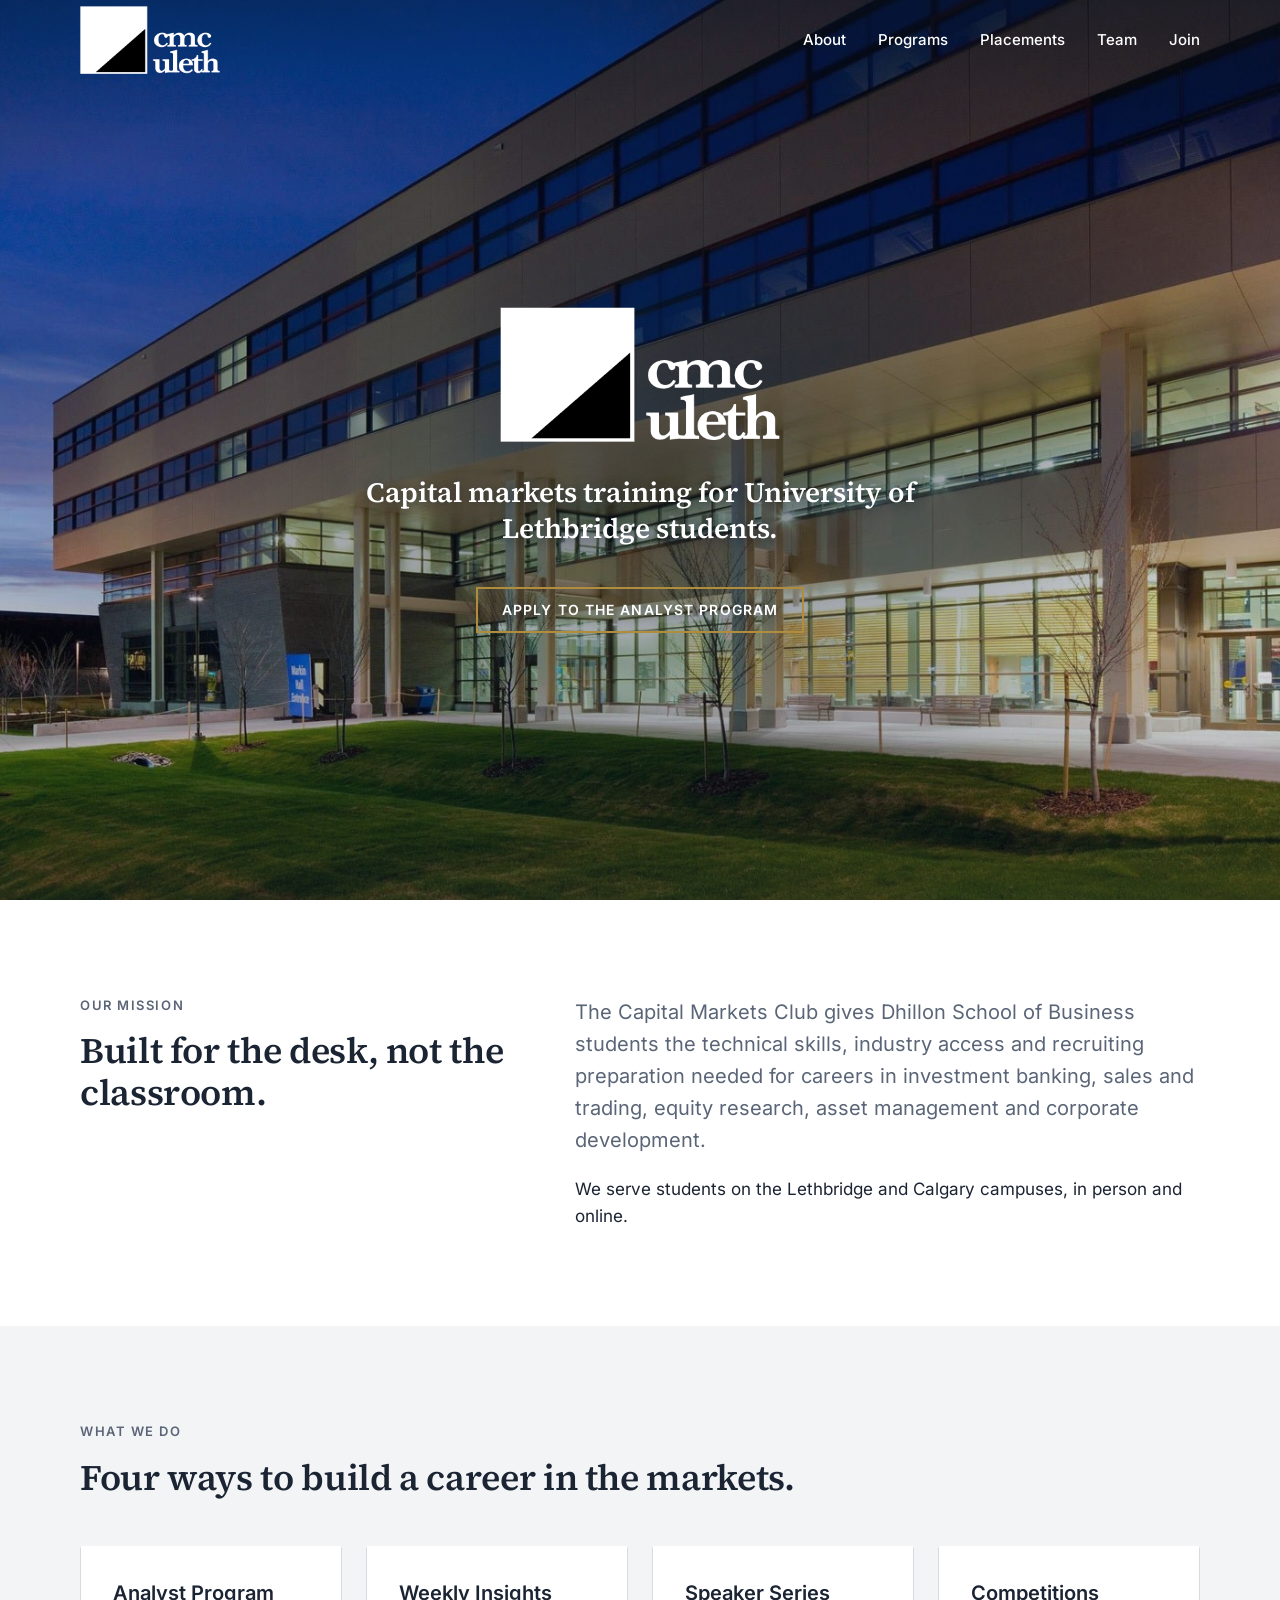
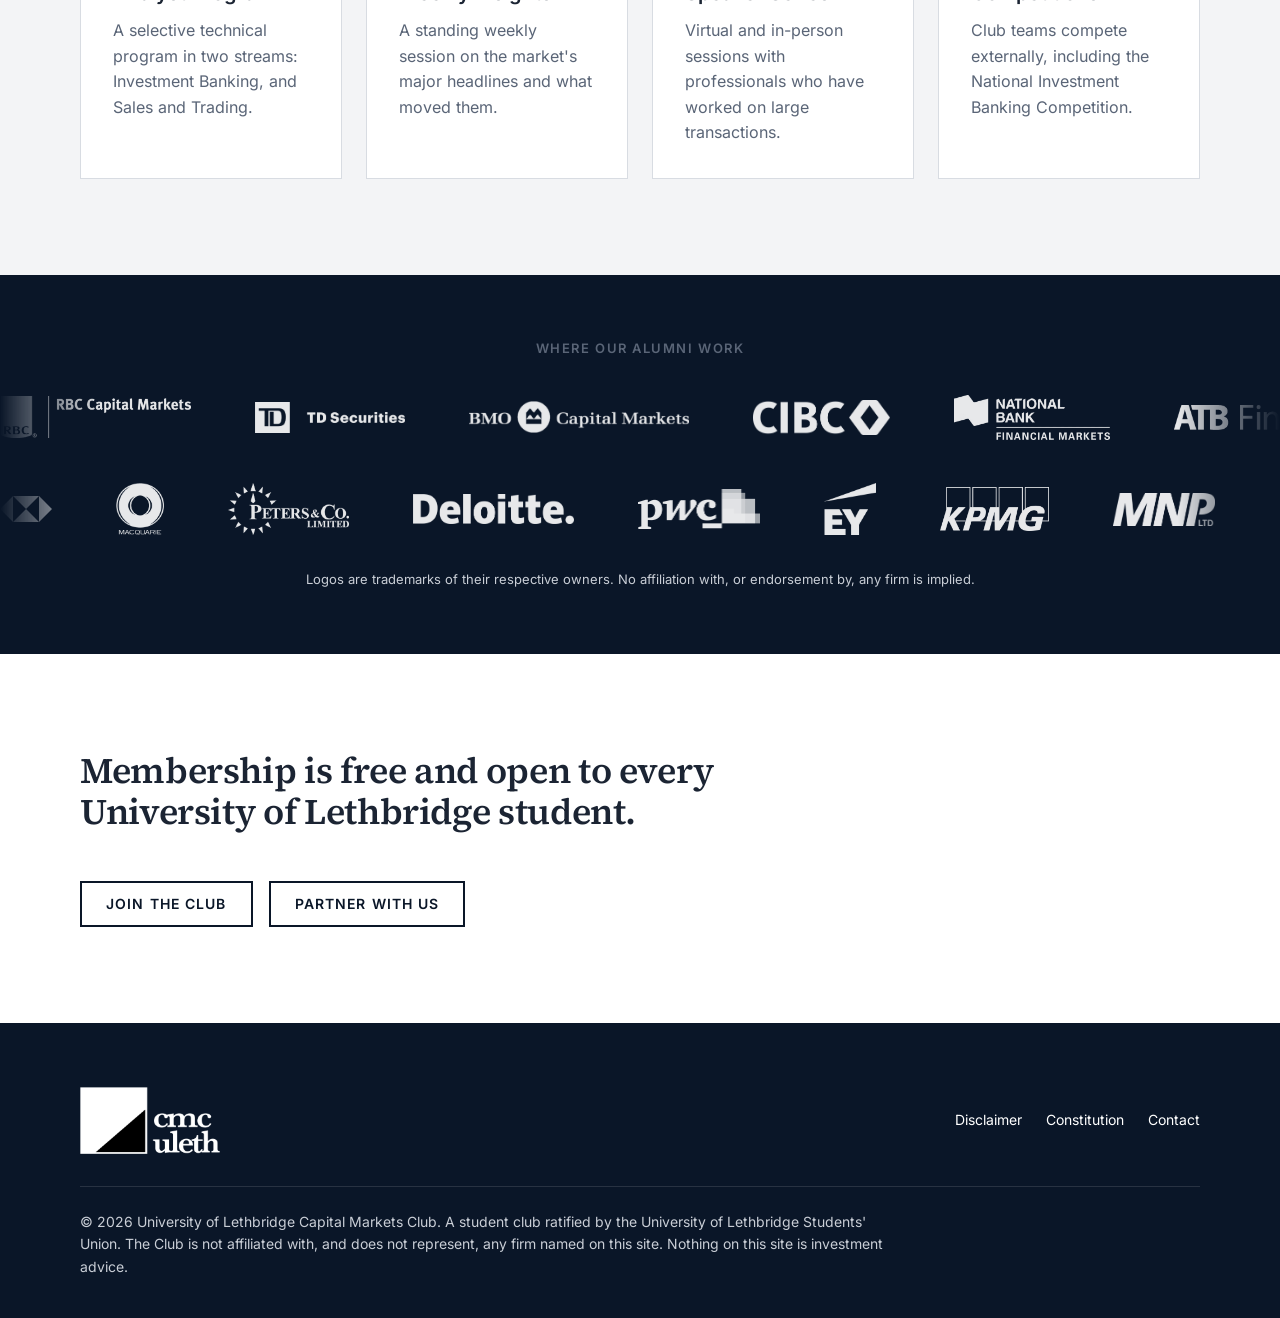
==== index.html @ e36fe397 "Add files via upload" ====
<!doctype html>
<html lang="en-CA">
<head>
<meta charset="utf-8">
<meta name="viewport" content="width=device-width, initial-scale=1">
<title>UofL Capital Markets Club</title>
<meta name="description" content="The University of Lethbridge Capital Markets Club trains students for careers in investment banking, sales and trading, equity research and asset management.">
<link rel="icon" href="assets/img/favicon.png" type="image/png">
<link rel="apple-touch-icon" href="assets/img/apple-touch-icon.png">
<link rel="preload" href="assets/fonts/inter-latin-400-normal.woff2" as="font" type="font/woff2" crossorigin>
<link rel="preload" href="assets/fonts/source-serif-4-latin-600-normal.woff2" as="font" type="font/woff2" crossorigin>
<link rel="preload" href="assets/img/hero-markin-hall.jpg" as="image" fetchpriority="high">
<link rel="stylesheet" href="assets/css/site.css">
</head>
<body>
<!-- HEADER START: copy changes to every page -->
<a class="skip-link" href="#main">Skip to content</a>
<header class="site-header">
  <div class="container">
    <a class="brand" href="index.html"><img src="assets/img/logo-dark.png" width="428" height="206" alt="UofL Capital Markets Club"></a>
    <button class="nav-toggle" type="button" aria-expanded="false" aria-controls="site-nav" aria-label="Open menu"><span class="bar"></span><span class="bar"></span><span class="bar"></span></button>
    <nav aria-label="Main">
      <ul class="nav" id="site-nav">
        <li><a href="about.html">About</a></li>
        <li><a href="programs.html">Programs</a></li>
        <li><a href="placements.html">Placements</a></li>
        <li><a href="team.html">Team</a></li>
        <li><a href="join.html">Join</a></li>
      </ul>
    </nav>
  </div>
</header>
<!-- HEADER END -->

<main id="main">
<!-- EDIT: Hero. Photo file: assets/img/hero-markin-hall.jpg (landscape, at least 2400 px wide) -->
<section class="hero">
  <div>
    <img class="hero__logo" src="assets/img/logo-dark.png" width="428" height="206" alt="UofL Capital Markets Club">
    <h1 class="visually-hidden">University of Lethbridge Capital Markets Club</h1>
    <p class="hero__line">Capital markets training for University of Lethbridge students.</p>
    <a class="btn btn--on-dark" href="programs.html">Apply to the Analyst Program</a>
  </div>
</section>

<!-- EDIT: Mission -->
<section class="section">
  <div class="container split">
    <div>
      <p class="eyebrow">Our mission</p>
      <h2>Built for the desk, not the classroom.</h2>
    </div>
    <div>
      <p class="lede">The Capital Markets Club gives Dhillon School of Business students the technical skills, industry access and recruiting preparation needed for careers in investment banking, sales and trading, equity research, asset management and corporate development.</p>
      <p>We serve students on the Lethbridge and Calgary campuses, in person and online.</p>
    </div>
  </div>
</section>

<!-- EDIT: What we do -->
<section class="section section--mist">
  <div class="container">
    <div class="section-head">
      <p class="eyebrow">What we do</p>
      <h2>Four ways to build a career in the markets.</h2>
    </div>
    <div class="grid grid--4">
      <article class="card"><h3>Analyst Program</h3><p>A selective technical program in two streams: Investment Banking, and Sales and Trading.</p></article>
      <article class="card"><h3>Weekly Insights</h3><p>A standing weekly session on the market's major headlines and what moved them.</p></article>
      <article class="card"><h3>Speaker Series</h3><p>Virtual and in-person sessions with professionals who have worked on large transactions.</p></article>
      <article class="card"><h3>Competitions</h3><p>Club teams compete externally, including the National Investment Banking Competition.</p></article>
    </div>
  </div>
</section>

<!-- EDIT: Placements marquee. To add a firm, add one <li> to BOTH lists of the same row. Logo files live in assets/firms/; if a logo file is missing, the firm name shows instead. -->
<section class="placements" aria-labelledby="placements-title">
  <p class="eyebrow" id="placements-title">Where our alumni work</p>
  <div class="marquee">
      <ul class="marquee__track">
        <li class="firm"><img src="assets/firms/rbc-capital-markets.png" alt="RBC Capital Markets" style="--h:42px"><span>RBC Capital Markets</span></li>
        <li class="firm"><img src="assets/firms/td-securities.png" alt="TD Securities" style="--h:31px"><span>TD Securities</span></li>
        <li class="firm"><img src="assets/firms/bmo-capital-markets.png" alt="BMO Capital Markets" style="--h:35px"><span>BMO Capital Markets</span></li>
        <li class="firm"><img src="assets/firms/cibc.png" alt="CIBC" style="--h:35px"><span>CIBC</span></li>
        <li class="firm"><img src="assets/firms/national-bank-financial-markets.png" alt="National Bank Financial Markets" style="--h:45px"><span>National Bank Financial Markets</span></li>
        <li class="firm"><img src="assets/firms/atb-financial.png" alt="ATB Financial" style="--h:25px"><span>ATB Financial</span></li>
        <li class="firm"><img src="assets/firms/goldman-sachs.png" alt="Goldman Sachs" style="--h:44px"><span>Goldman Sachs</span></li>
        <li class="firm"><img src="assets/firms/jp-morgan.png" alt="J.P. Morgan" style="--h:62px"><span>J.P. Morgan</span></li>
        <li class="firm"><img src="assets/firms/morgan-stanley.png" alt="Morgan Stanley" style="--h:30px"><span>Morgan Stanley</span></li>
        <li class="firm"><img src="assets/firms/bank-of-america.png" alt="Bank of America" style="--h:51px"><span>Bank of America</span></li>
        <li class="firm"><img src="assets/firms/evercore.png" alt="Evercore" style="--h:27px"><span>Evercore</span></li>
        <li class="firm"><img src="assets/firms/raymond-james.png" alt="Raymond James" style="--h:39px"><span>Raymond James</span></li>
        <li class="firm"><img src="assets/firms/canaccord-genuity.png" alt="Canaccord Genuity" style="--h:31px"><span>Canaccord Genuity</span></li>
        <li class="firm"><img src="assets/firms/stifel.png" alt="Stifel" style="--h:38px"><span>Stifel</span></li>
        <li class="firm"><img src="assets/firms/sequeira-partners.png" alt="Sequeira Partners" style="--h:52px"><span>Sequeira Partners</span></li>
        <li class="firm"><img src="assets/firms/timbercreek.png" alt="Timbercreek" style="--h:62px"><span>Timbercreek</span></li>
      </ul>
      <ul class="marquee__track" aria-hidden="true">
        <li class="firm"><img src="assets/firms/rbc-capital-markets.png" alt="RBC Capital Markets" style="--h:42px"><span>RBC Capital Markets</span></li>
        <li class="firm"><img src="assets/firms/td-securities.png" alt="TD Securities" style="--h:31px"><span>TD Securities</span></li>
        <li class="firm"><img src="assets/firms/bmo-capital-markets.png" alt="BMO Capital Markets" style="--h:35px"><span>BMO Capital Markets</span></li>
        <li class="firm"><img src="assets/firms/cibc.png" alt="CIBC" style="--h:35px"><span>CIBC</span></li>
        <li class="firm"><img src="assets/firms/national-bank-financial-markets.png" alt="National Bank Financial Markets" style="--h:45px"><span>National Bank Financial Markets</span></li>
        <li class="firm"><img src="assets/firms/atb-financial.png" alt="ATB Financial" style="--h:25px"><span>ATB Financial</span></li>
        <li class="firm"><img src="assets/firms/goldman-sachs.png" alt="Goldman Sachs" style="--h:44px"><span>Goldman Sachs</span></li>
        <li class="firm"><img src="assets/firms/jp-morgan.png" alt="J.P. Morgan" style="--h:62px"><span>J.P. Morgan</span></li>
        <li class="firm"><img src="assets/firms/morgan-stanley.png" alt="Morgan Stanley" style="--h:30px"><span>Morgan Stanley</span></li>
        <li class="firm"><img src="assets/firms/bank-of-america.png" alt="Bank of America" style="--h:51px"><span>Bank of America</span></li>
        <li class="firm"><img src="assets/firms/evercore.png" alt="Evercore" style="--h:27px"><span>Evercore</span></li>
        <li class="firm"><img src="assets/firms/raymond-james.png" alt="Raymond James" style="--h:39px"><span>Raymond James</span></li>
        <li class="firm"><img src="assets/firms/canaccord-genuity.png" alt="Canaccord Genuity" style="--h:31px"><span>Canaccord Genuity</span></li>
        <li class="firm"><img src="assets/firms/stifel.png" alt="Stifel" style="--h:38px"><span>Stifel</span></li>
        <li class="firm"><img src="assets/firms/sequeira-partners.png" alt="Sequeira Partners" style="--h:52px"><span>Sequeira Partners</span></li>
        <li class="firm"><img src="assets/firms/timbercreek.png" alt="Timbercreek" style="--h:62px"><span>Timbercreek</span></li>
      </ul>
  </div>
  <div class="marquee marquee--reverse">
      <ul class="marquee__track">
        <li class="firm"><img src="assets/firms/hsbc.svg" alt="HSBC" style="--h:52px"><span>HSBC</span></li>
        <li class="firm"><img src="assets/firms/macquarie.png" alt="Macquarie" style="--h:52px"><span>Macquarie</span></li>
        <li class="firm"><img src="assets/firms/peters-and-co.png" alt="Peters &amp; Co." style="--h:52px"><span>Peters &amp; Co.</span></li>
        <li class="firm"><img src="assets/firms/deloitte.png" alt="Deloitte" style="--h:30px"><span>Deloitte</span></li>
        <li class="firm"><img src="assets/firms/pwc.png" alt="PwC" style="--h:40px"><span>PwC</span></li>
        <li class="firm"><img src="assets/firms/ey.png" alt="EY" style="--h:52px"><span>EY</span></li>
        <li class="firm"><img src="assets/firms/kpmg.png" alt="KPMG" style="--h:44px"><span>KPMG</span></li>
        <li class="firm"><img src="assets/firms/mnp.png" alt="MNP" style="--h:33px"><span>MNP</span></li>
        <li class="firm"><img src="assets/firms/bdc.png" alt="BDC" style="--h:50px"><span>BDC</span></li>
        <li class="firm"><img src="assets/firms/manulife.png" alt="Manulife" style="--h:30px"><span>Manulife</span></li>
        <li class="firm"><img src="assets/firms/sun-life.png" alt="Sun Life" style="--h:34px"><span>Sun Life</span></li>
        <li class="firm"><img src="assets/firms/brookfield.png" alt="Brookfield" style="--h:24px"><span>Brookfield</span></li>
        <li class="firm"><img src="assets/firms/cpp-investments.png" alt="CPP Investments" style="--h:28px"><span>CPP Investments</span></li>
        <li class="firm"><img src="assets/firms/aimco.png" alt="AIMCo" style="--h:34px"><span>AIMCo</span></li>
        <li class="firm"><img src="assets/firms/trafigura.png" alt="Trafigura" style="--h:40px"><span>Trafigura</span></li>
        <li class="firm"><img src="assets/firms/enverus.png" alt="Enverus" style="--h:27px"><span>Enverus</span></li>
      </ul>
      <ul class="marquee__track" aria-hidden="true">
        <li class="firm"><img src="assets/firms/hsbc.svg" alt="HSBC" style="--h:52px"><span>HSBC</span></li>
        <li class="firm"><img src="assets/firms/macquarie.png" alt="Macquarie" style="--h:52px"><span>Macquarie</span></li>
        <li class="firm"><img src="assets/firms/peters-and-co.png" alt="Peters &amp; Co." style="--h:52px"><span>Peters &amp; Co.</span></li>
        <li class="firm"><img src="assets/firms/deloitte.png" alt="Deloitte" style="--h:30px"><span>Deloitte</span></li>
        <li class="firm"><img src="assets/firms/pwc.png" alt="PwC" style="--h:40px"><span>PwC</span></li>
        <li class="firm"><img src="assets/firms/ey.png" alt="EY" style="--h:52px"><span>EY</span></li>
        <li class="firm"><img src="assets/firms/kpmg.png" alt="KPMG" style="--h:44px"><span>KPMG</span></li>
        <li class="firm"><img src="assets/firms/mnp.png" alt="MNP" style="--h:33px"><span>MNP</span></li>
        <li class="firm"><img src="assets/firms/bdc.png" alt="BDC" style="--h:50px"><span>BDC</span></li>
        <li class="firm"><img src="assets/firms/manulife.png" alt="Manulife" style="--h:30px"><span>Manulife</span></li>
        <li class="firm"><img src="assets/firms/sun-life.png" alt="Sun Life" style="--h:34px"><span>Sun Life</span></li>
        <li class="firm"><img src="assets/firms/brookfield.png" alt="Brookfield" style="--h:24px"><span>Brookfield</span></li>
        <li class="firm"><img src="assets/firms/cpp-investments.png" alt="CPP Investments" style="--h:28px"><span>CPP Investments</span></li>
        <li class="firm"><img src="assets/firms/aimco.png" alt="AIMCo" style="--h:34px"><span>AIMCo</span></li>
        <li class="firm"><img src="assets/firms/trafigura.png" alt="Trafigura" style="--h:40px"><span>Trafigura</span></li>
        <li class="firm"><img src="assets/firms/enverus.png" alt="Enverus" style="--h:27px"><span>Enverus</span></li>
      </ul>
  </div>
  <p class="note">Logos are trademarks of their respective owners. No affiliation with, or endorsement by, any firm is implied.</p>
</section>

<!-- EDIT: Call to action -->
<section class="section">
  <div class="container">
    <div class="section-head">
      <h2>Membership is free and open to every University of Lethbridge student.</h2>
    </div>
    <div class="btn-row">
      <a class="btn" href="join.html">Join the Club</a>
      <a class="btn" href="join.html#partners">Partner with us</a>
    </div>
  </div>
</section>
</main>

<!-- FOOTER START: copy changes to every page -->
<footer class="site-footer">
  <div class="container">
    <div class="top">
      <a href="index.html"><img src="assets/img/logo-dark.png" width="428" height="206" alt="UofL Capital Markets Club"></a>
      <ul class="footer-links">
        <li><a href="disclaimer.html">Disclaimer</a></li>
        <li><a href="assets/docs/constitution-2026-2027.pdf">Constitution</a></li>
        <li><a href="mailto:capitalmarketsclub@uleth.ca">Contact</a></li>
      </ul>
    </div>
    <p>&copy; 2026 University of Lethbridge Capital Markets Club. A student club ratified by the University of Lethbridge Students' Union. The Club is not affiliated with, and does not represent, any firm named on this site. Nothing on this site is investment advice.</p>
  </div>
</footer>
<!-- FOOTER END -->
<script src="assets/js/site.js" defer></script>
</body>
</html>
---- assets/css/site.css ----
/* ==========================================================================
   UofL Capital Markets Club — site stylesheet
   Change colours and fonts here only. Everything below reads these tokens.
   ========================================================================== */

:root {
  --ink: #0A1628;      /* header, hero, footer, marquee band */
  --navy: #13294B;     /* secondary dark panels */
  --paper: #FFFFFF;    /* default background */
  --mist: #F3F4F6;     /* alternate section background */
  --rule: #D8DCE2;     /* hairlines and borders */
  --text: #1B2433;     /* body text on light */
  --muted: #5A6577;    /* captions and metadata */
  --brass: #B08D3C;    /* single accent: rules, underlines, focus. Never body text on white */
  --on-dark: #FFFFFF;
  --on-dark-muted: #C9CED6;

  --serif: "Source Serif 4", Georgia, "Times New Roman", serif;
  --sans: "Inter", system-ui, -apple-system, "Segoe UI", Arial, sans-serif;

  --content: 1120px;
  --gutter: 24px;
  --section: 96px;
}

/* ---------- Fonts (self-hosted, SIL Open Font Licence) ---------- */
@font-face { font-family: "Inter"; font-weight: 400; font-display: swap; src: url("../fonts/inter-latin-400-normal.woff2") format("woff2"); }
@font-face { font-family: "Inter"; font-weight: 500; font-display: swap; src: url("../fonts/inter-latin-500-normal.woff2") format("woff2"); }
@font-face { font-family: "Inter"; font-weight: 600; font-display: swap; src: url("../fonts/inter-latin-600-normal.woff2") format("woff2"); }
@font-face { font-family: "Source Serif 4"; font-weight: 400; font-display: swap; src: url("../fonts/source-serif-4-latin-400-normal.woff2") format("woff2"); }
@font-face { font-family: "Source Serif 4"; font-weight: 600; font-display: swap; src: url("../fonts/source-serif-4-latin-600-normal.woff2") format("woff2"); }

/* ---------- Base ---------- */
*, *::before, *::after { box-sizing: border-box; }
html { -webkit-text-size-adjust: 100%; scroll-behavior: smooth; }
body {
  margin: 0;
  background: var(--paper);
  color: var(--text);
  font: 400 17px/1.6 var(--sans);
  -webkit-font-smoothing: antialiased;
}
img { max-width: 100%; height: auto; display: block; }
a { color: inherit; text-underline-offset: 3px; }
a:focus-visible, button:focus-visible { outline: 2px solid var(--brass); outline-offset: 3px; }
h1, h2, h3 { margin: 0; }
h1, h2 { font-family: var(--serif); font-weight: 600; letter-spacing: -0.01em; line-height: 1.15; }
h1 { font-size: 56px; }
h2 { font-size: 36px; }
h3 { font: 600 20px/1.3 var(--sans); }
p { margin: 0 0 1em; }
p:last-child { margin-bottom: 0; }

.skip-link { position: absolute; left: 16px; top: -48px; z-index: 100; background: var(--paper); color: var(--ink); padding: 8px 16px; }
.skip-link:focus { top: 16px; }
.visually-hidden { position: absolute; width: 1px; height: 1px; overflow: hidden; clip-path: inset(50%); white-space: nowrap; }

.container { width: 100%; max-width: calc(var(--content) + 2 * var(--gutter)); margin: 0 auto; padding: 0 var(--gutter); }
.section { padding: var(--section) 0; }
.section--mist { background: var(--mist); }
.section--ink { background: var(--ink); color: var(--on-dark); }
.eyebrow { font: 600 13px/1.4 var(--sans); letter-spacing: 0.12em; text-transform: uppercase; color: var(--muted); margin: 0 0 16px; }
.section--ink .eyebrow, .band .eyebrow { color: var(--brass); }
.lede { font-size: 20px; color: var(--muted); max-width: 720px; }
.section-head { max-width: 720px; margin-bottom: 48px; }
.section-head h2 + p { margin-top: 16px; }
.note { font-size: 13px; color: var(--muted); }

/* ---------- Header ---------- */
.site-header {
  position: fixed; inset: 0 0 auto 0; z-index: 50;
  background: transparent; border-bottom: 1px solid transparent;
  transition: background-color .25s ease, border-color .25s ease;
}
.site-header.is-solid, .site-header.is-open { background: var(--ink); border-bottom-color: rgb(255 255 255 / .12); }
.site-header .container { display: flex; align-items: center; justify-content: space-between; height: 80px; }
.brand img { width: 140px; }
.nav { display: flex; gap: 32px; margin: 0; padding: 0; list-style: none; }
.nav a { color: var(--on-dark); text-decoration: none; font: 500 15px/1 var(--sans); padding: 8px 0; border-bottom: 2px solid transparent; }
.nav a:hover, .nav a[aria-current="page"] { border-bottom-color: var(--brass); }
.nav-toggle { display: none; background: none; border: 0; padding: 8px; cursor: pointer; }
.nav-toggle .bar { display: block; width: 24px; height: 2px; background: var(--on-dark); margin: 5px 0; }

/* ---------- Hero (home) and opening band (inner pages) ---------- */
.hero {
  position: relative; min-height: 100vh; min-height: 100svh;
  display: grid; place-items: center; text-align: center;
  color: var(--on-dark); background-color: var(--ink);
  /* A light scrim: dark only at the top (for the header) and behind the centre text, so the photo stays crisp. */
  background-image:
    linear-gradient(180deg, rgb(10 22 40 / .55) 0%, rgb(10 22 40 / .10) 22%, rgb(10 22 40 / .10) 70%, rgb(10 22 40 / .45) 100%),
    radial-gradient(ellipse 60% 45% at 50% 50%, rgb(10 22 40 / .55) 0%, rgb(10 22 40 / 0) 100%),
    url("../img/hero-markin-hall.jpg");
  background-size: cover; background-position: center 60%;
  padding: 120px var(--gutter) 80px;
}
.hero > div { text-shadow: 0 1px 12px rgb(10 22 40 / .5); }
.hero__logo { width: 280px; margin: 0 auto 32px; }
.hero__line { font: 600 28px/1.3 var(--serif); max-width: 640px; margin: 0 auto 40px; }
.band {
  background: var(--ink); color: var(--on-dark);
  padding: 176px 0 80px;
  background-image: linear-gradient(rgb(10 22 40 / .82), rgb(10 22 40 / .82)), var(--band-photo, none);
  background-size: cover; background-position: center;
}
.band h1 { max-width: 820px; }
.band p { color: var(--on-dark-muted); font-size: 20px; max-width: 680px; margin-top: 20px; }

/* ---------- Buttons ---------- */
.btn {
  display: inline-block; padding: 14px 24px;
  font: 600 14px/1 var(--sans); letter-spacing: 0.08em; text-transform: uppercase; text-decoration: none;
  border: 2px solid var(--ink); color: var(--ink); background: transparent;
  transition: background-color .2s ease, color .2s ease;
}
.btn:hover { background: var(--ink); color: var(--on-dark); }
.btn--on-dark { border-color: var(--brass); color: var(--on-dark); }
.btn--on-dark:hover { background: var(--brass); color: var(--ink); }
.btn-row { display: flex; flex-wrap: wrap; gap: 16px; }

/* ---------- Layout helpers ---------- */
.split { display: grid; grid-template-columns: 5fr 7fr; gap: 48px; align-items: start; }
.grid { display: grid; gap: 24px; }
.grid--2 { grid-template-columns: repeat(2, 1fr); }
.grid--3 { grid-template-columns: repeat(3, 1fr); }
.grid--4 { grid-template-columns: repeat(4, 1fr); }
.grid--5 { grid-template-columns: repeat(5, 1fr); }

/* ---------- Cards ---------- */
.card { background: var(--paper); border: 1px solid var(--rule); border-top: 2px solid transparent; padding: 32px; transition: border-top-color .2s ease; }
.card:hover { border-top-color: var(--brass); }
.card h3 { margin-bottom: 12px; }
.card p { color: var(--muted); font-size: 16px; }
.card--rule { border-top-color: var(--brass); }

/* ---------- Steps ---------- */
.steps { counter-reset: step; display: grid; grid-template-columns: repeat(4, 1fr); gap: 24px; margin: 0 0 40px; padding: 0; list-style: none; }
.steps li { border-top: 2px solid var(--brass); padding-top: 16px; font-weight: 600; }
.steps li::before { counter-increment: step; content: "0" counter(step); display: block; font: 600 32px/1 var(--serif); color: var(--ink); margin-bottom: 8px; }

/* ---------- Tables ---------- */
.table-wrap { overflow-x: auto; }
table { width: 100%; border-collapse: collapse; font-size: 16px; }
th { font: 600 13px/1.4 var(--sans); letter-spacing: 0.12em; text-transform: uppercase; color: var(--muted); text-align: left; padding: 12px 16px 12px 0; border-bottom: 1px solid var(--text); }
td { padding: 16px 16px 16px 0; border-bottom: 1px solid var(--rule); vertical-align: top; }
td:first-child { font-weight: 600; white-space: nowrap; }

/* ---------- Team ---------- */
.person img { width: 100%; aspect-ratio: 1; object-fit: cover; filter: grayscale(1); margin-bottom: 16px; background: var(--mist); }
.person h3 { font-size: 18px; margin-bottom: 4px; }
.person .role { color: var(--text); font-size: 15px; margin: 0 0 4px; }
.person .meta { color: var(--muted); font-size: 15px; margin: 0 0 8px; }
.person a { font-size: 14px; font-weight: 600; color: var(--ink); }

/* ---------- Alumni spotlight ---------- */
.alum { display: grid; grid-template-columns: 72px 1fr; gap: 20px; align-items: start; }
.alum__avatar { width: 72px; height: 72px; border-radius: 50%; background: var(--navy); color: var(--on-dark); display: grid; place-items: center; font: 600 22px/1 var(--serif); }
.alum .meta { color: var(--muted); font-size: 15px; margin: 4px 0 12px; }
.placeholder-tag { display: inline-block; font: 600 11px/1 var(--sans); letter-spacing: .1em; text-transform: uppercase; color: var(--muted); border: 1px solid var(--rule); padding: 4px 8px; margin-bottom: 24px; }

/* ---------- Map ---------- */
.map-split { display: grid; grid-template-columns: 4fr 8fr; gap: 48px; align-items: center; }

/* ---------- Placements marquee ---------- */
.placements { background: var(--ink); color: var(--on-dark); padding: 64px 0; display: grid; gap: 28px; overflow: hidden; }
.placements .eyebrow { text-align: center; margin: 0; }
.marquee {
  --gap: 64px;
  --duration: 48s;
  display: flex;
  gap: var(--gap);
  overflow: hidden;
  user-select: none;
  -webkit-mask-image: linear-gradient(90deg, transparent, #000 8%, #000 92%, transparent);
  mask-image: linear-gradient(90deg, transparent, #000 8%, #000 92%, transparent);
}
.marquee__track {
  display: flex;
  flex-shrink: 0;
  align-items: center;
  justify-content: space-around;
  gap: var(--gap);
  min-width: 100%;
  margin: 0;
  padding: 0;
  list-style: none;
  animation: marquee var(--duration) linear infinite;
}
.marquee--reverse .marquee__track { animation-direction: reverse; }
.marquee:hover .marquee__track,
.marquee:focus-within .marquee__track { animation-play-state: paused; }
.firm { display: flex; align-items: center; height: 64px; white-space: nowrap; }
/* Logos: white single-colour files, heights set per logo (inline --h) so wide and compact marks look equally weighted. */
.firm img { height: var(--h, 40px); width: auto; max-width: 220px; object-fit: contain; opacity: .9; transition: opacity .2s ease; }
.firm:hover img { opacity: 1; }
.firm span { display: none; }
/* Fallback when a logo file is missing: show the firm name in the serif instead. */
.firm.no-logo img { display: none; }
.firm.no-logo span { display: inline; font: 600 20px/1 var(--serif); color: rgb(255 255 255 / .85); }
@keyframes marquee { to { transform: translateX(calc(-100% - var(--gap))); } }
.placements .note { text-align: center; color: var(--on-dark-muted); padding: 0 var(--gutter); }

/* ---------- Footer ---------- */
.site-footer { background: var(--ink); color: var(--on-dark-muted); padding: 64px 0 40px; font-size: 14px; }
.site-footer .top { display: flex; justify-content: space-between; align-items: center; gap: 24px; flex-wrap: wrap; padding-bottom: 32px; border-bottom: 1px solid rgb(255 255 255 / .12); margin-bottom: 24px; }
.site-footer img { width: 140px; }
.footer-links { display: flex; flex-wrap: wrap; gap: 24px; margin: 0; padding: 0; list-style: none; }
.footer-links a { color: var(--on-dark); text-decoration: none; }
.footer-links a:hover { text-decoration: underline; }
.site-footer p { max-width: 820px; }

/* ---------- Prose page (disclaimer) ---------- */
.prose { max-width: 760px; }
.prose h2 { font-size: 28px; margin: 48px 0 16px; }
.prose h2:first-child { margin-top: 0; }

/* ---------- Responsive ---------- */
@media (max-width: 960px) {
  :root { --section: 64px; }
  h1 { font-size: 44px; }
  .nav-toggle { display: block; }
  .nav { display: none; position: absolute; inset: 80px 0 auto 0; flex-direction: column; gap: 0; background: var(--ink); padding: 8px var(--gutter) 24px; }
  .site-header.is-open .nav { display: flex; }
  .nav a { display: block; padding: 14px 0; border-bottom: 1px solid rgb(255 255 255 / .08); }
  .split, .map-split { grid-template-columns: 1fr; gap: 24px; }
  .grid--4, .grid--5 { grid-template-columns: repeat(2, 1fr); }
  .grid--3 { grid-template-columns: 1fr; }
  .steps { grid-template-columns: repeat(2, 1fr); }
}
@media (max-width: 600px) {
  :root { --gutter: 16px; }
  body { font-size: 16px; }
  h1 { font-size: 36px; }
  h2 { font-size: 28px; }
  h3 { font-size: 18px; }
  .hero__logo { width: 220px; }
  .hero__line { font-size: 22px; }
  .band { padding: 144px 0 56px; }
  .band p, .lede { font-size: 18px; }
  .grid--2, .grid--4 { grid-template-columns: 1fr; }
  .grid--5 { grid-template-columns: repeat(2, 1fr); }
  .steps { grid-template-columns: 1fr; }
  .card { padding: 24px; }
  .marquee { --gap: 40px; }
  .firm img { height: calc(var(--h, 40px) * .8); max-width: 176px; }
  .firm.no-logo span { font-size: 17px; }
}

/* ---------- Reduced motion ---------- */
@media (prefers-reduced-motion: reduce) {
  html { scroll-behavior: auto; }
  .site-header { transition: none; }
  .marquee { flex-wrap: wrap; -webkit-mask-image: none; mask-image: none; }
  .marquee__track { animation: none; flex-wrap: wrap; justify-content: center; row-gap: 20px; flex: 1 1 100%; min-width: 0; width: 100%; }
  .marquee__track[aria-hidden="true"] { display: none; }
}
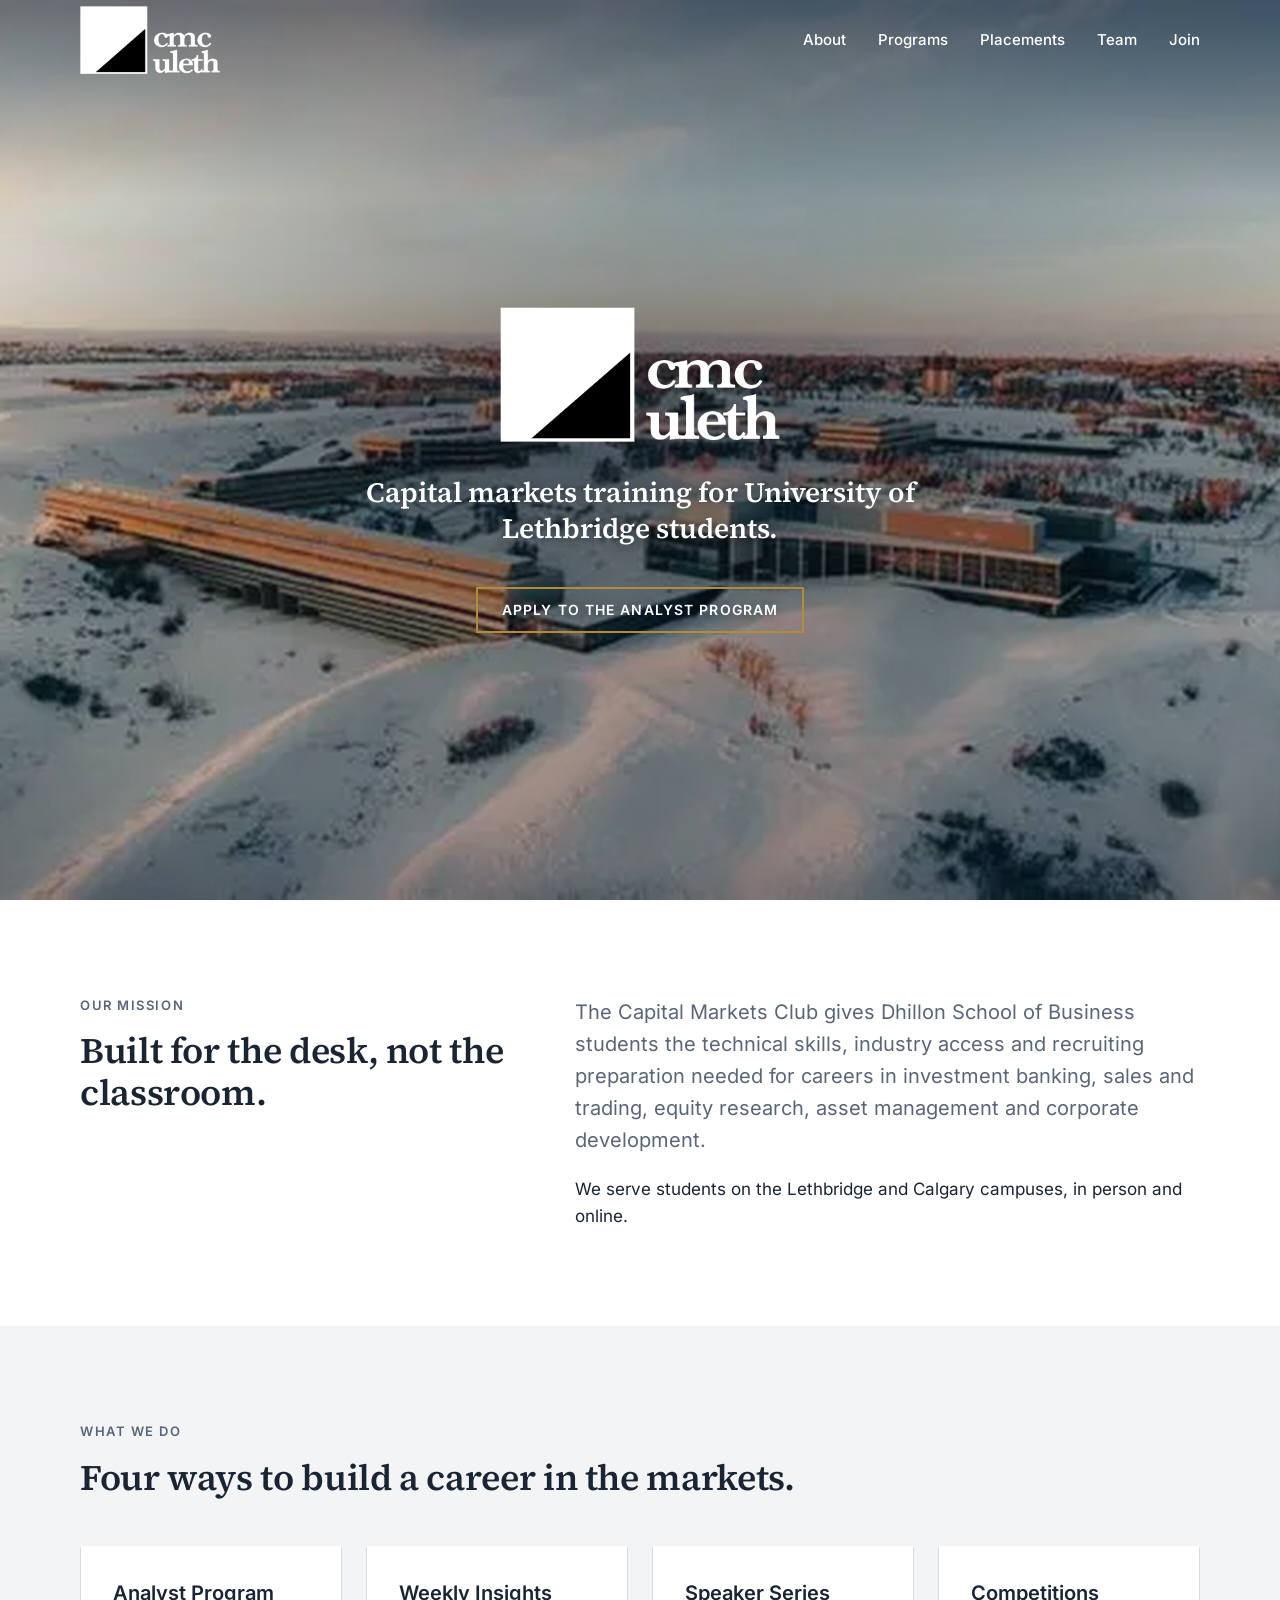
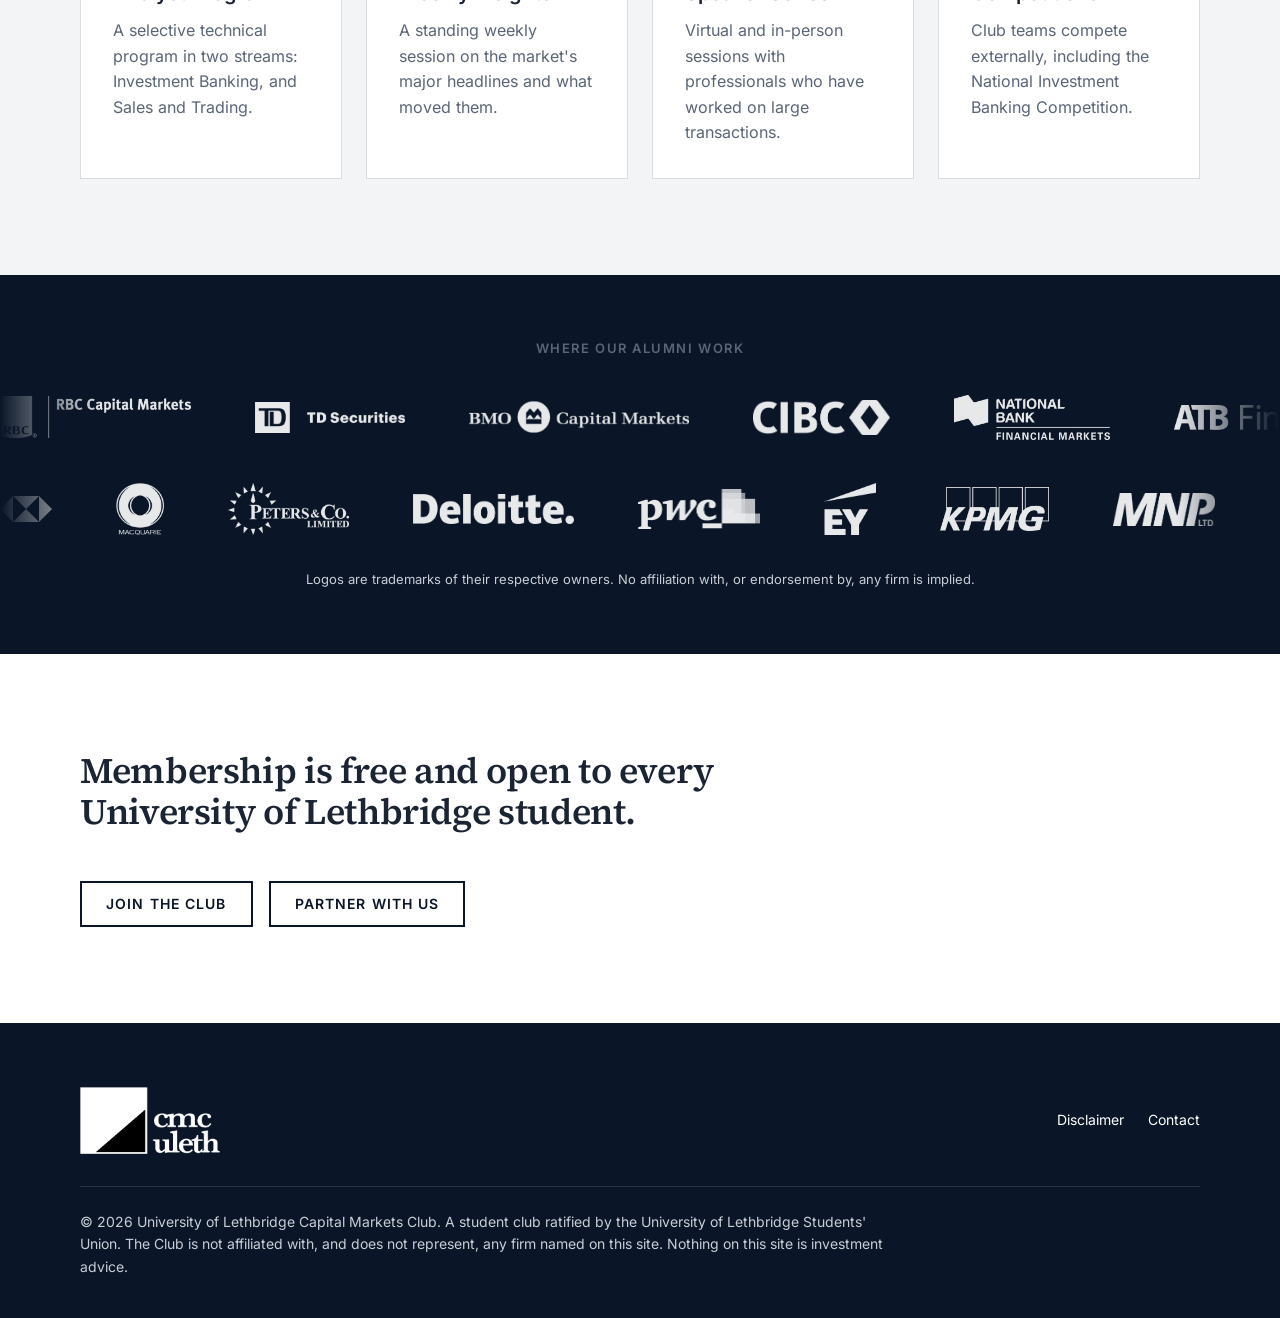
==== commit aad54146: "Interactive alumni map, new hero, remove constitution and headshots Co-Authored-By: Claude Opus 5.5 " ====
--- a/index.html
+++ b/index.html
@@ -9,7 +9,7 @@
 <link rel="apple-touch-icon" href="assets/img/apple-touch-icon.png">
 <link rel="preload" href="assets/fonts/inter-latin-400-normal.woff2" as="font" type="font/woff2" crossorigin>
 <link rel="preload" href="assets/fonts/source-serif-4-latin-600-normal.woff2" as="font" type="font/woff2" crossorigin>
-<link rel="preload" href="assets/img/hero-markin-hall.jpg" as="image" fetchpriority="high">
+<link rel="preload" href="assets/img/hero-campus-aerial.jpg" as="image" fetchpriority="high">
 <link rel="stylesheet" href="assets/css/site.css">
 </head>
 <body>
@@ -33,7 +33,7 @@
 <!-- HEADER END -->
 
 <main id="main">
-<!-- EDIT: Hero. Photo file: assets/img/hero-markin-hall.jpg (landscape, at least 2400 px wide) -->
+<!-- EDIT: Hero. Photo file: assets/img/hero-campus-aerial.jpg (landscape, at least 2400 px wide) -->
 <section class="hero">
   <div>
     <img class="hero__logo" src="assets/img/logo-dark.png" width="428" height="206" alt="UofL Capital Markets Club">
@@ -176,7 +176,6 @@
       <a href="index.html"><img src="assets/img/logo-dark.png" width="428" height="206" alt="UofL Capital Markets Club"></a>
       <ul class="footer-links">
         <li><a href="disclaimer.html">Disclaimer</a></li>
-        <li><a href="assets/docs/constitution-2026-2027.pdf">Constitution</a></li>
         <li><a href="mailto:capitalmarketsclub@uleth.ca">Contact</a></li>
       </ul>
     </div>
--- a/assets/css/site.css
+++ b/assets/css/site.css
@@ -90,7 +90,7 @@
   background-image:
     linear-gradient(180deg, rgb(10 22 40 / .55) 0%, rgb(10 22 40 / .10) 22%, rgb(10 22 40 / .10) 70%, rgb(10 22 40 / .45) 100%),
     radial-gradient(ellipse 60% 45% at 50% 50%, rgb(10 22 40 / .55) 0%, rgb(10 22 40 / 0) 100%),
-    url("../img/hero-markin-hall.jpg");
+    url("../img/hero-campus-aerial.jpg");
   background-size: cover; background-position: center 60%;
   padding: 120px var(--gutter) 80px;
 }
@@ -146,7 +146,7 @@
 td:first-child { font-weight: 600; white-space: nowrap; }
 
 /* ---------- Team ---------- */
-.person img { width: 100%; aspect-ratio: 1; object-fit: cover; filter: grayscale(1); margin-bottom: 16px; background: var(--mist); }
+.person { border-top: 2px solid var(--brass); padding-top: 20px; }
 .person h3 { font-size: 18px; margin-bottom: 4px; }
 .person .role { color: var(--text); font-size: 15px; margin: 0 0 4px; }
 .person .meta { color: var(--muted); font-size: 15px; margin: 0 0 8px; }
@@ -215,6 +215,30 @@
 .prose h2:first-child { margin-top: 0; }
 
 /* ---------- Responsive ---------- */
+/* Alumni map (Placements). Inline SVG; site.js adds hover/tap highlighting. */
+.map-wrap { position: relative; }
+.alumni-map { display: block; width: 100%; height: auto; }
+.alumni-map .map-other { fill: #F7F8FA; stroke: var(--rule); stroke-width: .5; }
+.alumni-map .map-land { fill: var(--mist); stroke: #B9C0CA; stroke-width: .6; }
+.map-inset rect { fill: #fff; stroke: var(--rule); }
+.map-inset__label { font: 600 11px var(--sans); letter-spacing: .08em; text-transform: uppercase; fill: var(--muted); }
+.city { cursor: pointer; outline: none; }
+.city__dot { fill: var(--navy); stroke: #fff; stroke-width: 1.5; transition: fill .2s ease, r .2s ease; }
+.city__halo { fill: var(--brass); opacity: 0; transition: opacity .2s ease; }
+.city text { font: 500 12px var(--sans); fill: var(--muted); paint-order: stroke; stroke: #fff; stroke-width: 3px; stroke-linejoin: round; transition: fill .2s ease; }
+.city.is-active .city__dot, .city:focus-visible .city__dot { fill: var(--brass); r: 6; }
+.city.is-active .city__halo, .city:focus-visible .city__halo { opacity: .25; }
+.city.is-active text, .city:focus-visible text { fill: var(--ink); font-weight: 600; }
+.map-tip { position: absolute; pointer-events: none; transform: translate(-50%, calc(-100% - 16px)); background: var(--ink); color: #fff; padding: 8px 12px; border-radius: 4px; font-size: 14px; line-height: 1.35; white-space: nowrap; opacity: 0; transition: opacity .15s ease; }
+.map-tip strong { display: block; font-family: var(--serif); font-size: 16px; }
+.map-tip span { color: rgb(255 255 255 / .75); }
+.map-tip.is-visible { opacity: 1; }
+.city-list { margin: 24px 0 0; padding: 0; list-style: none; display: grid; gap: 16px; }
+.city-list h3 { font: 600 12px var(--sans); letter-spacing: .08em; text-transform: uppercase; color: var(--muted); margin: 0 0 8px; }
+.city-list ul { margin: 0; padding: 0; list-style: none; display: flex; flex-wrap: wrap; gap: 8px; }
+.city-chip { font: 500 14px var(--sans); color: var(--text); background: #fff; border: 1px solid var(--rule); border-radius: 999px; padding: 4px 12px; cursor: pointer; transition: border-color .2s ease, background .2s ease; }
+.city-chip:hover, .city-chip.is-active { border-color: var(--brass); background: #FBF8F1; }
+
 @media (max-width: 960px) {
   :root { --section: 64px; }
   h1 { font-size: 44px; }
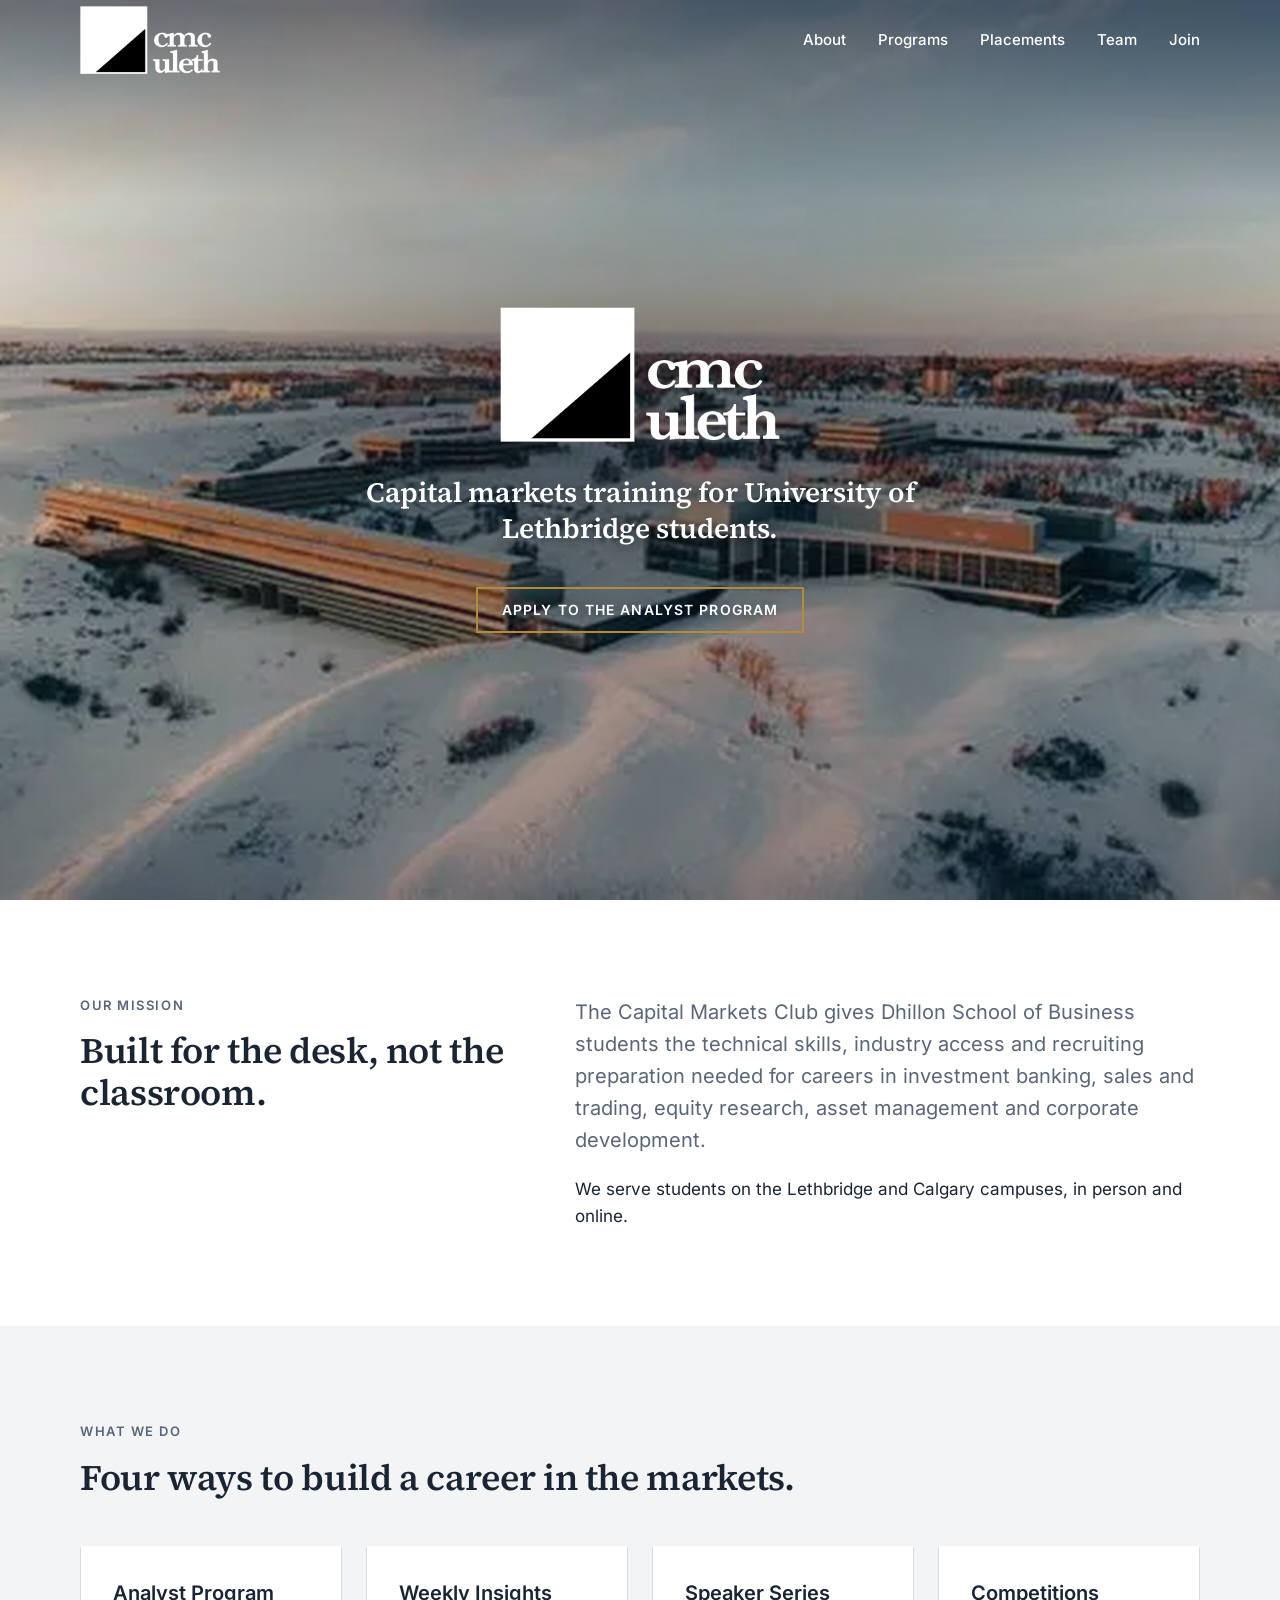
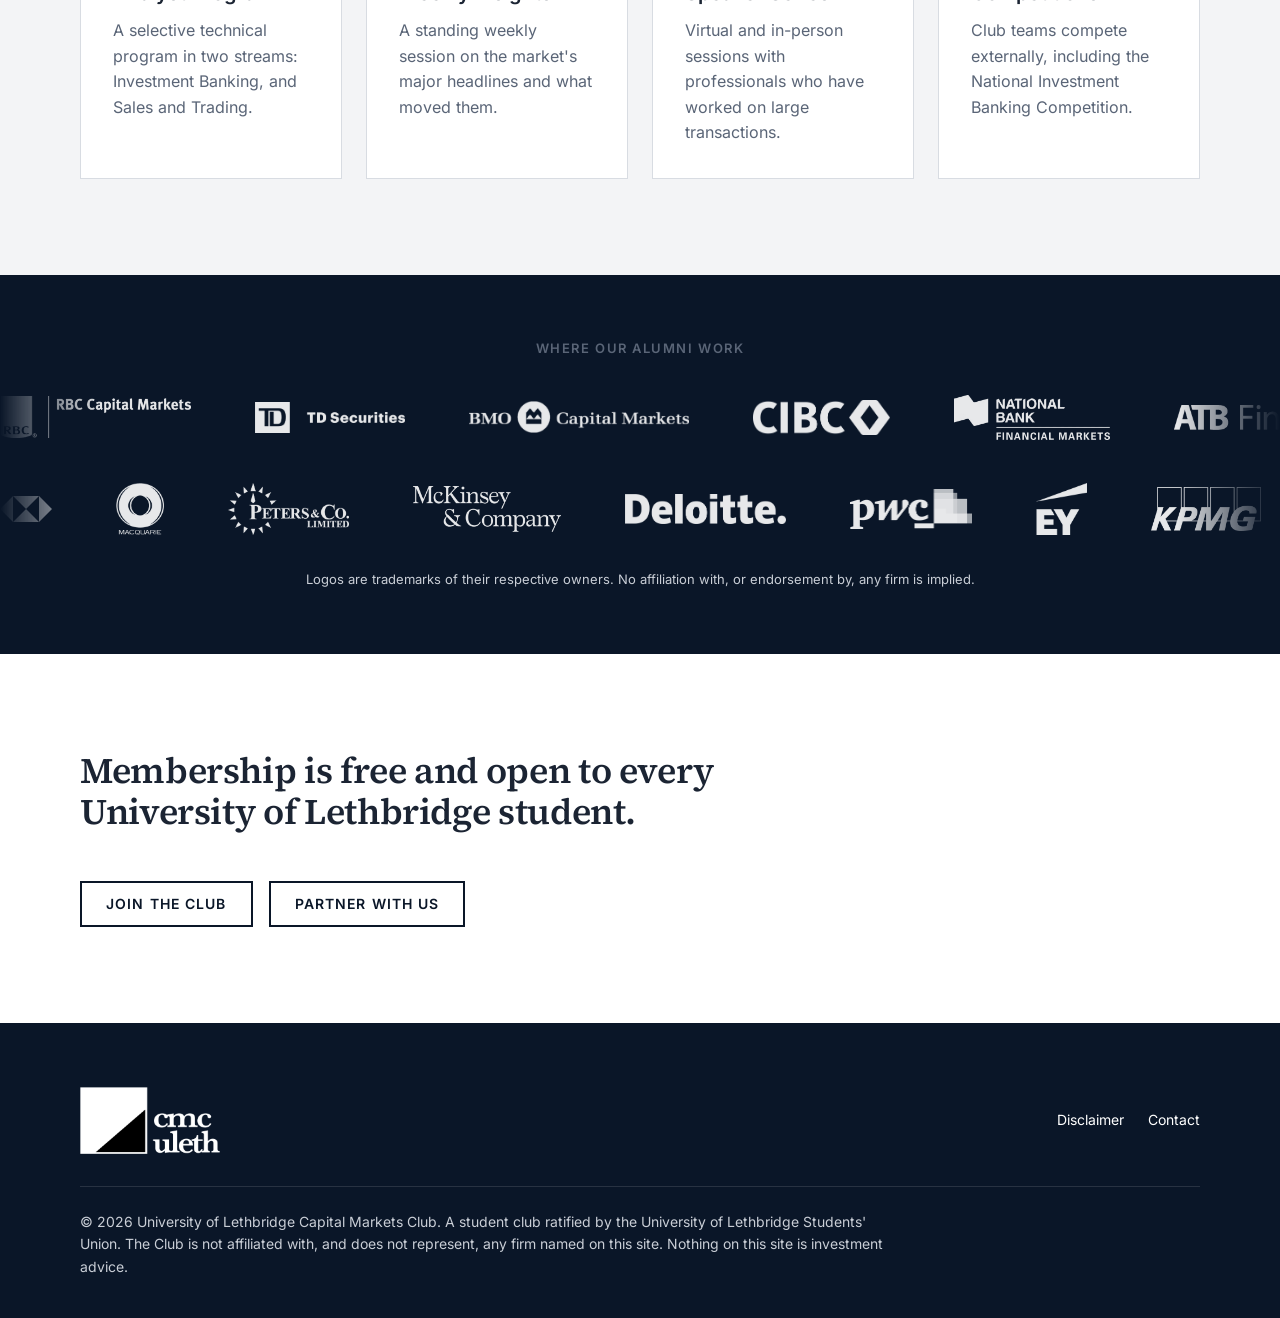
==== commit 7f1015ed: "Add McKinsey to marquee Co-Authored-By: Claude Opus 5.5 (1M context) <noreply@anthropic.com> Claude-" ====
--- a/index.html
+++ b/index.html
@@ -92,6 +92,7 @@
         <li class="firm"><img src="assets/firms/raymond-james.png" alt="Raymond James" style="--h:39px"><span>Raymond James</span></li>
         <li class="firm"><img src="assets/firms/canaccord-genuity.png" alt="Canaccord Genuity" style="--h:31px"><span>Canaccord Genuity</span></li>
         <li class="firm"><img src="assets/firms/stifel.png" alt="Stifel" style="--h:38px"><span>Stifel</span></li>
+        <li class="firm no-logo"><span>KKR</span></li>
         <li class="firm"><img src="assets/firms/sequeira-partners.png" alt="Sequeira Partners" style="--h:52px"><span>Sequeira Partners</span></li>
         <li class="firm"><img src="assets/firms/timbercreek.png" alt="Timbercreek" style="--h:62px"><span>Timbercreek</span></li>
       </ul>
@@ -110,6 +111,7 @@
         <li class="firm"><img src="assets/firms/raymond-james.png" alt="Raymond James" style="--h:39px"><span>Raymond James</span></li>
         <li class="firm"><img src="assets/firms/canaccord-genuity.png" alt="Canaccord Genuity" style="--h:31px"><span>Canaccord Genuity</span></li>
         <li class="firm"><img src="assets/firms/stifel.png" alt="Stifel" style="--h:38px"><span>Stifel</span></li>
+        <li class="firm no-logo"><span>KKR</span></li>
         <li class="firm"><img src="assets/firms/sequeira-partners.png" alt="Sequeira Partners" style="--h:52px"><span>Sequeira Partners</span></li>
         <li class="firm"><img src="assets/firms/timbercreek.png" alt="Timbercreek" style="--h:62px"><span>Timbercreek</span></li>
       </ul>
@@ -119,6 +121,7 @@
         <li class="firm"><img src="assets/firms/hsbc.svg" alt="HSBC" style="--h:52px"><span>HSBC</span></li>
         <li class="firm"><img src="assets/firms/macquarie.png" alt="Macquarie" style="--h:52px"><span>Macquarie</span></li>
         <li class="firm"><img src="assets/firms/peters-and-co.png" alt="Peters &amp; Co." style="--h:52px"><span>Peters &amp; Co.</span></li>
+        <li class="firm"><img src="assets/firms/mckinsey.png" alt="McKinsey &amp; Company" style="--h:46px"><span>McKinsey &amp; Company</span></li>
         <li class="firm"><img src="assets/firms/deloitte.png" alt="Deloitte" style="--h:30px"><span>Deloitte</span></li>
         <li class="firm"><img src="assets/firms/pwc.png" alt="PwC" style="--h:40px"><span>PwC</span></li>
         <li class="firm"><img src="assets/firms/ey.png" alt="EY" style="--h:52px"><span>EY</span></li>
@@ -131,12 +134,14 @@
         <li class="firm"><img src="assets/firms/cpp-investments.png" alt="CPP Investments" style="--h:28px"><span>CPP Investments</span></li>
         <li class="firm"><img src="assets/firms/aimco.png" alt="AIMCo" style="--h:34px"><span>AIMCo</span></li>
         <li class="firm"><img src="assets/firms/trafigura.png" alt="Trafigura" style="--h:40px"><span>Trafigura</span></li>
+        <li class="firm"><img src="assets/firms/glencore.png" alt="Glencore" style="--h:29px"><span>Glencore</span></li>
         <li class="firm"><img src="assets/firms/enverus.png" alt="Enverus" style="--h:27px"><span>Enverus</span></li>
       </ul>
       <ul class="marquee__track" aria-hidden="true">
         <li class="firm"><img src="assets/firms/hsbc.svg" alt="HSBC" style="--h:52px"><span>HSBC</span></li>
         <li class="firm"><img src="assets/firms/macquarie.png" alt="Macquarie" style="--h:52px"><span>Macquarie</span></li>
         <li class="firm"><img src="assets/firms/peters-and-co.png" alt="Peters &amp; Co." style="--h:52px"><span>Peters &amp; Co.</span></li>
+        <li class="firm"><img src="assets/firms/mckinsey.png" alt="McKinsey &amp; Company" style="--h:46px"><span>McKinsey &amp; Company</span></li>
         <li class="firm"><img src="assets/firms/deloitte.png" alt="Deloitte" style="--h:30px"><span>Deloitte</span></li>
         <li class="firm"><img src="assets/firms/pwc.png" alt="PwC" style="--h:40px"><span>PwC</span></li>
         <li class="firm"><img src="assets/firms/ey.png" alt="EY" style="--h:52px"><span>EY</span></li>
@@ -149,6 +154,7 @@
         <li class="firm"><img src="assets/firms/cpp-investments.png" alt="CPP Investments" style="--h:28px"><span>CPP Investments</span></li>
         <li class="firm"><img src="assets/firms/aimco.png" alt="AIMCo" style="--h:34px"><span>AIMCo</span></li>
         <li class="firm"><img src="assets/firms/trafigura.png" alt="Trafigura" style="--h:40px"><span>Trafigura</span></li>
+        <li class="firm"><img src="assets/firms/glencore.png" alt="Glencore" style="--h:29px"><span>Glencore</span></li>
         <li class="firm"><img src="assets/firms/enverus.png" alt="Enverus" style="--h:27px"><span>Enverus</span></li>
       </ul>
   </div>
--- a/assets/css/site.css
+++ b/assets/css/site.css
@@ -196,7 +196,7 @@
 .firm span { display: none; }
 /* Fallback when a logo file is missing: show the firm name in the serif instead. */
 .firm.no-logo img { display: none; }
-.firm.no-logo span { display: inline; font: 600 20px/1 var(--serif); color: rgb(255 255 255 / .85); }
+.firm.no-logo span { display: inline; font: 600 26px/1 var(--serif); letter-spacing: .02em; color: rgb(255 255 255 / .85); }
 @keyframes marquee { to { transform: translateX(calc(-100% - var(--gap))); } }
 .placements .note { text-align: center; color: var(--on-dark-muted); padding: 0 var(--gutter); }
 
